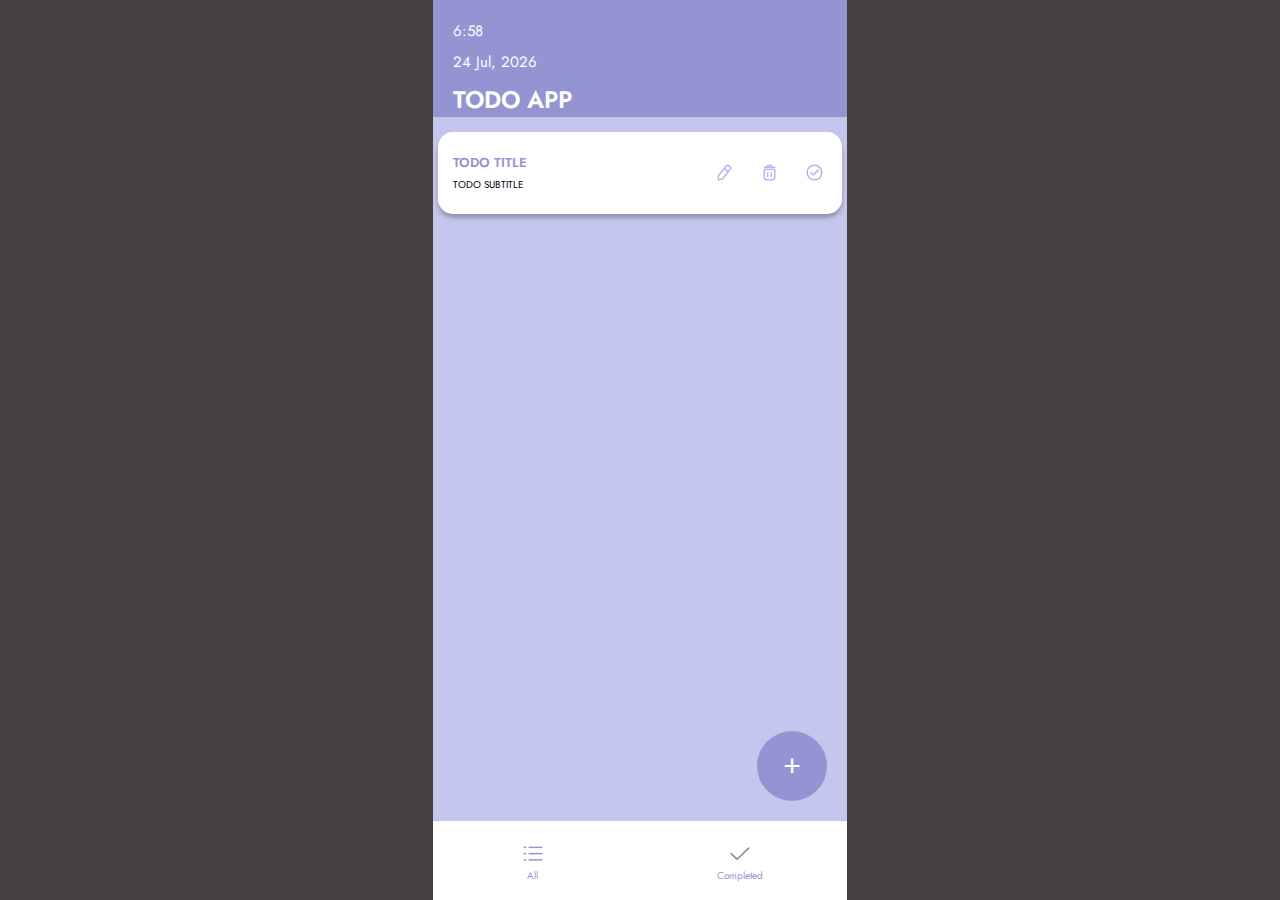
==== pages/index.html @ 4ebb00c1 "folders" ====
<!DOCTYPE html>
<html lang="en">
<head>
    <meta charset="UTF-8">
    <meta name="viewport" content="width=device-width, initial-scale=1.0">
    <link rel="stylesheet" href='../styles/fonts.css'>
    <link rel="stylesheet" href='../styles/index.css'>
    <title>ToDo List</title>
</head>
<body>
    <root>
        <header>
            <time>00</time>
            <time>0</time>
            <h1>TODO APP</h1>
        </header>
        <main>
            <ul id="todo-bar">
                <li class="todo-list">
                    <div class="todo-title">
                        <span class="title-area-main">TODO TITLE</span>
                        <span class="detail-area-main">TODO SUBTITLE</span>
                    </div>
                    <div class="todo-buttons">
                        <button class="todo-edit" onclick="location.href='./edit.html'" type="button"></button>
                        <button class="todo-delete"></button>
                        <button class="todo-done"></button>
                    </div>
                </li>
            </ul>
            <button 
            class="todo-add" 
            onclick="location.href='./addTask.html'" 
            type="button">+</button>
        </main>
        <footer>
            <div class="todo-all">
                <image src="../assets/Playlist.png"></image>
                <p>All</p>
            </div>
            <div class="todo-completed">
                <image src="../assets/Tick.png"
                onclick="location.href='./completedTasks.html'" 
                type="button"></image>
                <p>Completed</p>
            </div>
        </footer>
    </root>
</body>
<script src="../scripts/main.js"></script>
</html>
---- styles/fonts.css ----
@font-face {
    font-family: "Jost";
    src: url(./fonts/Jost-Regular.ttf);
    font-weight: 400;
    font-style: normal;
    font-display:block;
}
@font-face {
    font-family: "Jost";
    src: url(./fonts/Jost-SemiBold.ttf);
    font-weight: 600;
    font-style: normal;
    font-display:block;
}
---- styles/index.css ----
ul, li {
    padding: 0;
    margin: 0;
}
body {
    margin: 0;
    padding: 0;
    background-color: rgb(70, 64, 64);
    display: flex;
    justify-content: center;
}
root {
    display: flex;
    flex-direction: column;
    width: 414px;
    height: 100vh;
    background: rgba(255, 255, 255, 1);
}
header {
    display: flex;
    flex-direction: column;
    justify-content: space-between;
    height: 11%;
    background: rgba(147, 149, 211, 1);
    padding-left: 20px;
    padding-top: 20px;
}
h1,
time {
    padding: 0;
    margin: 0;
    font-family: Jost;
    font-size: 24px;
    font-weight: 600;
    text-align: left;
    color: rgba(255, 255, 255, 1);
}
time {
    font-size: 15px;
    font-weight: 400;
}
main {
    background: rgb(196, 198, 238);
    height: 80%;
    position: relative;
}
#todo-bar {
    display: flex;
    flex-direction: column;
}
.todo-list {
    display: flex;
    flex-direction: row;
    justify-content: space-between;
    align-items: center;
    padding: 0 15px;
    background: rgba(255, 255, 255, 1);
    margin: 15px 5px;
    border-radius: 15px;
    height: 82px;
    box-shadow: 0px 4px 4px 0px rgba(0, 0, 0, 0.25);
}
.todo-title {
    display: flex;
    flex-direction: column;
    font-family: Jost;
    gap: 5px;
}
span:first-of-type {
    font-size: 13px;
    font-weight: 600;
    text-align: left;
    color: rgba(147, 149, 211, 1);
}
span:last-of-type {
    font-size: 10px;
    font-weight: 400;
    text-align: left;
    color: rgba(0, 0, 0, 1);
}
.todo-buttons {
    display: flex;
    gap: 20px;
}
.todo-buttons > button {
    width: 25px;
    height: 25px;
    border: none;
    border-radius: 50%;
}
.todo-buttons > button:hover {
    box-shadow: 
    0 0 0 3px #ffffff,
    0 0 0 5px rgba(147, 149, 211, 1);
    transition: 0.7s;
}
.todo-edit,
a {
    background: white url(../assets/Pencil.png);
}
.todo-delete {
    background: white url(../assets/Trash.png);
}
.todo-done {
    background: white url(../assets/CheckCircle.png);
}
.todo-add {
    display: flex;
    justify-content: center;
    align-items: center;
    position: absolute;
    right: 20px;
    bottom: 20px;
    width: 70px;
    height: 70px;
    border-radius: 50%;
    background: rgba(147, 149, 211, 1);
    color: white;
    font-size: 30px;
    border: none;
}
.todo-add:hover {
    box-shadow: 
    0 0 0 3px #ffffff,
    0 0 0 5px rgba(147, 149, 211, 1);
    transition: 0.7s;
}
footer {
    height: 9%;
    background-color: white;
    display: flex;
    justify-content: space-around;
}
.todo-all,
.todo-completed {
    display: flex;
    flex-direction: column;
    justify-content: center;
    align-items: center;
    border-radius: 50%;
}
p:hover {
    font-size: 15px;
    transition: 0.7s;
    font-weight: 600;
}
p {
    font-family: Jost;
    font-size: 10px;
    font-weight: 400;
    margin: 0;
    color: rgba(147, 149, 211, 1);
    cursor: default;
}
.back-btn {
    background: rgba(147, 149, 211, 1) url(../assets/BackPage.png);
    width: 25px;
    height: 25px;
    border: none;
    border-radius: 50%;
    margin: 0 40px 0 0;
}
.back-btn:hover {
    box-shadow: 
    0 0 0 3px rgba(147, 149, 211, 1),
    0 0 0 5px white;
    transition: 0.7s;
}
content {
    display: flex;
    flex-direction: column;
    padding: 40px 20px 20px 20px;
    gap: 50px;
}
textarea {
    border: none;
    border-bottom: 1px solid rgba(139, 135, 135, 1);
    font-family: Jost;
    font-size: 16px;
    font-weight: 400;
    text-align: left;
    /* height: 40px; */
    resize: none;
}

textarea:hover {
    border: 2px solid rgba(139, 135, 135, 1);
}
.edit-buttons {
    display: flex;
    justify-content: space-between;
}
.update-button,
.cancel-button {
    background: rgba(147, 149, 211, 1);
    width: 44%;
    height: 65px;
    border: none;
    border-radius: 15px;
    color: white;
    box-shadow: 0px 4px 4px 0px rgba(0, 0, 0, 0.25);
}
.update-button:hover,
.cancel-button:hover {
    border: 2px solid rgb(170, 173, 249);
    transition: 0.7s;
}
.add-task-btn {
    background: rgba(147, 149, 211, 1);
    width: 88%;
    height: 65px;
    border: none;
    border-radius: 15px;
    font-family: Jost;
    color: white;
    font-size: 20px;
    font-weight: 600;
    box-shadow: 0px 4px 4px 0px rgba(0, 0, 0, 0.25);
    margin: 0 auto;
}
.add-task-btn:hover {
    border: 2px solid rgb(170, 173, 249);
    transition: 0.7s;
}
ul {
    padding-left: 0;
}
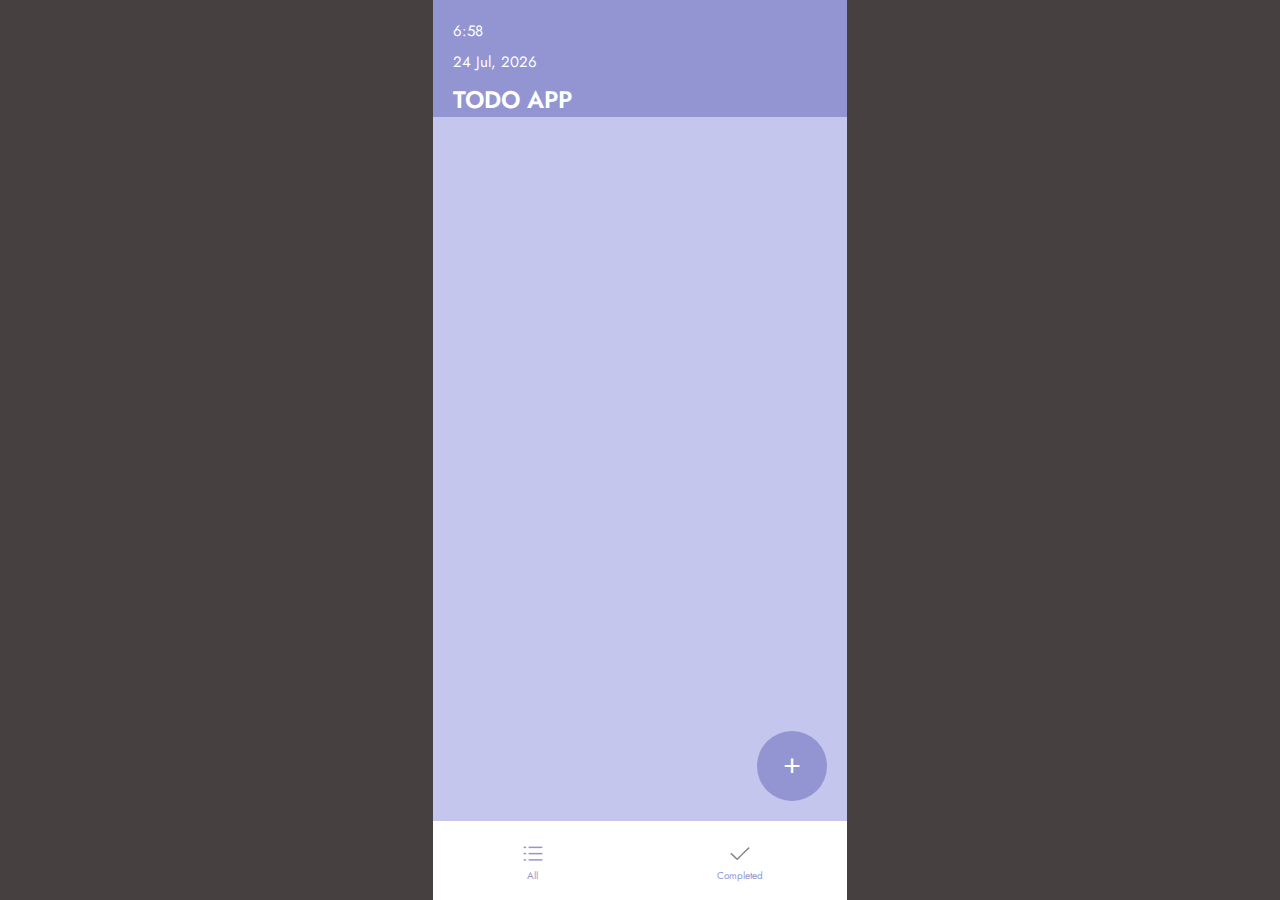
==== commit 4ac000d4: "v2" ====
--- a/pages/index.html
+++ b/pages/index.html
@@ -16,7 +16,7 @@
         </header>
         <main>
             <ul id="todo-bar">
-                <li class="todo-list">
+                <!-- <li class="todo-list">
                     <div class="todo-title">
                         <span class="title-area-main">TODO TITLE</span>
                         <span class="detail-area-main">TODO SUBTITLE</span>
@@ -26,7 +26,7 @@
                         <button class="todo-delete"></button>
                         <button class="todo-done"></button>
                     </div>
-                </li>
+                </li> -->
             </ul>
             <button 
             class="todo-add" 
@@ -48,4 +48,5 @@
     </root>
 </body>
 <script src="../scripts/main.js"></script>
+<script src="../scripts/deleteTask.js"></script>
 </html>